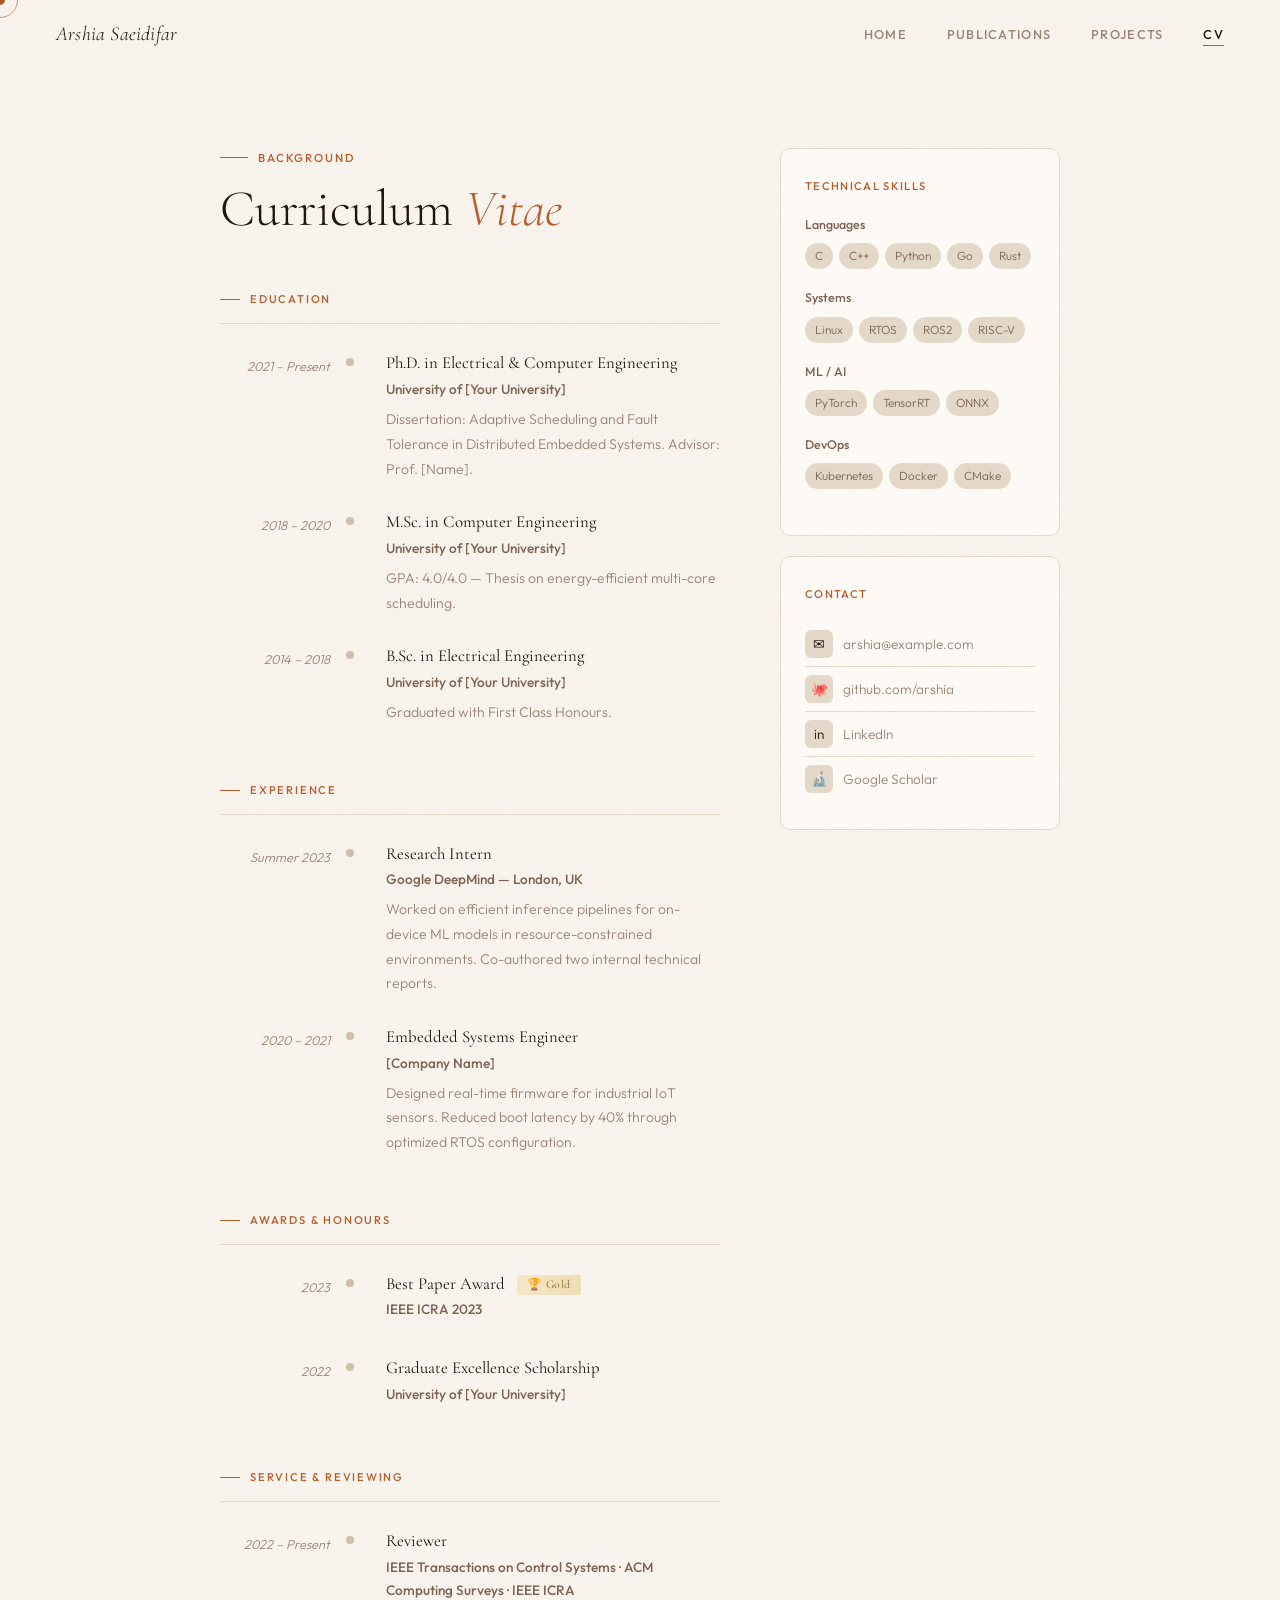
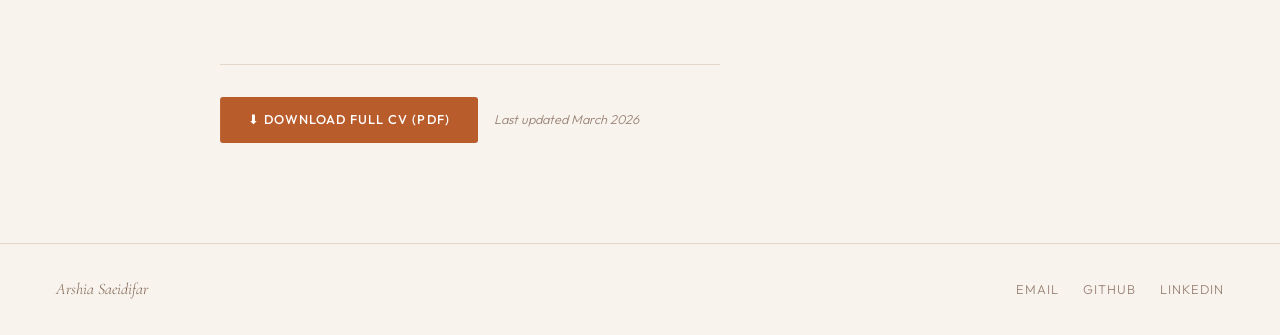
==== cv.html @ ce500022 "Add files via upload" ====
<!DOCTYPE html>
<html lang="en">
<head>
<meta charset="UTF-8"/>
<meta name="viewport" content="width=device-width, initial-scale=1.0"/>
<title>CV — Arshia Saeidifar</title>
<link rel="stylesheet" href="style.css"/>
<style>
  .cv-layout {
    max-width: 1000px;
    margin: 0 auto;
    padding: 80px 80px 100px;
    display: grid;
    grid-template-columns: 1fr 280px;
    gap: 60px;
    align-items: start;
  }

  /* ── MAIN COLUMN ── */
  .cv-section { margin-bottom: 56px; }

  .cv-section-label {
    font-size: 0.7rem;
    text-transform: uppercase;
    letter-spacing: 0.16em;
    color: var(--accent);
    font-weight: 500;
    padding-bottom: 14px;
    margin-bottom: 28px;
    border-bottom: 1px solid var(--tan);
    display: flex;
    align-items: center;
    gap: 10px;
  }

  .cv-section-label::before {
    content: '';
    width: 20px;
    height: 1px;
    background: var(--accent);
  }

  .cv-item {
    display: grid;
    grid-template-columns: 130px 1fr;
    gap: 12px 24px;
    margin-bottom: 30px;
    position: relative;
  }

  .cv-item::before {
    content: '';
    position: absolute;
    left: 130px;
    top: 6px;
    width: 8px;
    height: 8px;
    border-radius: 50%;
    background: var(--tan2);
    transform: translateX(-50%);
    transition: background 0.2s;
  }

  .cv-item:hover::before { background: var(--accent); }

  .cv-date {
    font-size: 0.8rem;
    color: var(--muted);
    font-style: italic;
    padding-top: 4px;
    text-align: right;
    padding-right: 20px;
  }

  .cv-details { padding-left: 12px; }

  .cv-details h4 {
    font-family: var(--serif);
    font-size: 1.05rem;
    font-weight: 400;
    color: var(--dark);
    margin-bottom: 3px;
    line-height: 1.35;
  }

  .cv-place {
    font-size: 0.85rem;
    color: var(--brown);
    margin-bottom: 6px;
    font-weight: 500;
  }

  .cv-desc {
    font-size: 0.88rem;
    color: var(--muted);
    line-height: 1.75;
  }

  .cv-award-badge {
    display: inline-block;
    padding: 2px 10px;
    background: linear-gradient(90deg, #f5e6c8, #eedcb4);
    border-radius: 3px;
    font-size: 0.73rem;
    color: #8a6620;
    letter-spacing: 0.04em;
    margin-left: 8px;
    vertical-align: middle;
  }

  /* ── SIDEBAR ── */
  .cv-sidebar {
    position: sticky;
    top: calc(var(--nav-h) + 40px);
  }

  .sidebar-card {
    background: var(--warm);
    border: 1px solid var(--tan);
    border-radius: 10px;
    padding: 28px 24px;
    margin-bottom: 20px;
  }

  .sidebar-card-title {
    font-size: 0.7rem;
    text-transform: uppercase;
    letter-spacing: 0.12em;
    color: var(--accent);
    font-weight: 500;
    margin-bottom: 18px;
  }

  /* skills */
  .skill-group { margin-bottom: 18px; }

  .skill-group-name {
    font-size: 0.78rem;
    color: var(--brown);
    font-weight: 500;
    margin-bottom: 8px;
  }

  .skill-pills {
    display: flex;
    flex-wrap: wrap;
    gap: 6px;
  }

  .skill-pill {
    padding: 3px 10px;
    background: var(--tan);
    color: var(--brown);
    border-radius: 20px;
    font-size: 0.74rem;
  }

  /* contact */
  .contact-list { list-style: none; }

  .contact-list li {
    display: flex;
    align-items: center;
    gap: 10px;
    padding: 8px 0;
    border-bottom: 1px solid var(--tan);
    font-size: 0.85rem;
  }

  .contact-list li:last-child { border-bottom: none; }

  .contact-list a {
    color: var(--muted);
    text-decoration: none;
    transition: color 0.2s;
  }

  .contact-list a:hover { color: var(--accent); }

  .contact-icon {
    width: 28px;
    height: 28px;
    background: var(--tan);
    border-radius: 6px;
    display: flex;
    align-items: center;
    justify-content: center;
    font-size: 0.85rem;
    flex-shrink: 0;
  }

  /* download */
  .cv-download-row {
    margin-top: 48px;
    padding-top: 32px;
    border-top: 1px solid var(--tan);
    display: flex;
    align-items: center;
    gap: 16px;
  }

  .cv-updated {
    font-size: 0.8rem;
    color: var(--muted);
    font-style: italic;
  }

  @media (max-width: 860px) {
    .cv-layout { grid-template-columns: 1fr; padding: 50px 24px 80px; gap: 40px; }
    .cv-sidebar { position: static; }
    .cv-item { grid-template-columns: 1fr; }
    .cv-item::before { display: none; }
    .cv-date { text-align: left; padding-right: 0; padding-left: 0; }
    .cv-details { padding-left: 0; }
  }
</style>
</head>
<body data-page="cv">

<div class="cursor"></div>
<div class="cursor-ring"></div>

<nav>
  <a class="nav-logo" href="index.html">Arshia Saeidifar</a>
  <ul class="nav-links">
    <li><a href="index.html" data-page="home">Home</a></li>
    <li><a href="publications.html" data-page="publications">Publications</a></li>
    <li><a href="projects.html" data-page="projects">Projects</a></li>
    <li><a href="cv.html" data-page="cv">CV</a></li>
  </ul>
</nav>

<div class="page-wrapper">
<div class="cv-layout">

  <!-- MAIN -->
  <main>

    <div class="reveal" style="margin-bottom:52px;">
      <div class="section-eyebrow">Background</div>
      <h1 class="section-title">Curriculum <em>Vitae</em></h1>
    </div>

    <!-- EDUCATION -->
    <div class="cv-section reveal">
      <div class="cv-section-label">Education</div>

      <div class="cv-item">
        <div class="cv-date">2021 – Present</div>
        <div class="cv-details">
          <h4>Ph.D. in Electrical &amp; Computer Engineering</h4>
          <div class="cv-place">University of [Your University]</div>
          <p class="cv-desc">Dissertation: Adaptive Scheduling and Fault Tolerance in Distributed Embedded Systems. Advisor: Prof. [Name].</p>
        </div>
      </div>

      <div class="cv-item">
        <div class="cv-date">2018 – 2020</div>
        <div class="cv-details">
          <h4>M.Sc. in Computer Engineering</h4>
          <div class="cv-place">University of [Your University]</div>
          <p class="cv-desc">GPA: 4.0/4.0 — Thesis on energy-efficient multi-core scheduling.</p>
        </div>
      </div>

      <div class="cv-item">
        <div class="cv-date">2014 – 2018</div>
        <div class="cv-details">
          <h4>B.Sc. in Electrical Engineering</h4>
          <div class="cv-place">University of [Your University]</div>
          <p class="cv-desc">Graduated with First Class Honours.</p>
        </div>
      </div>
    </div>

    <!-- EXPERIENCE -->
    <div class="cv-section reveal">
      <div class="cv-section-label">Experience</div>

      <div class="cv-item">
        <div class="cv-date">Summer 2023</div>
        <div class="cv-details">
          <h4>Research Intern</h4>
          <div class="cv-place">Google DeepMind — London, UK</div>
          <p class="cv-desc">Worked on efficient inference pipelines for on-device ML models in resource-constrained environments. Co-authored two internal technical reports.</p>
        </div>
      </div>

      <div class="cv-item">
        <div class="cv-date">2020 – 2021</div>
        <div class="cv-details">
          <h4>Embedded Systems Engineer</h4>
          <div class="cv-place">[Company Name]</div>
          <p class="cv-desc">Designed real-time firmware for industrial IoT sensors. Reduced boot latency by 40% through optimized RTOS configuration.</p>
        </div>
      </div>
    </div>

    <!-- AWARDS -->
    <div class="cv-section reveal">
      <div class="cv-section-label">Awards &amp; Honours</div>

      <div class="cv-item">
        <div class="cv-date">2023</div>
        <div class="cv-details">
          <h4>Best Paper Award <span class="cv-award-badge">🏆 Gold</span></h4>
          <div class="cv-place">IEEE ICRA 2023</div>
        </div>
      </div>

      <div class="cv-item">
        <div class="cv-date">2022</div>
        <div class="cv-details">
          <h4>Graduate Excellence Scholarship</h4>
          <div class="cv-place">University of [Your University]</div>
        </div>
      </div>
    </div>

    <!-- SERVICE -->
    <div class="cv-section reveal">
      <div class="cv-section-label">Service &amp; Reviewing</div>
      <div class="cv-item">
        <div class="cv-date">2022 – Present</div>
        <div class="cv-details">
          <h4>Reviewer</h4>
          <div class="cv-place">IEEE Transactions on Control Systems · ACM Computing Surveys · IEEE ICRA</div>
        </div>
      </div>
    </div>

    <div class="cv-download-row reveal">
      <a href="#" class="btn btn-fill">⬇ Download Full CV (PDF)</a>
      <span class="cv-updated">Last updated March 2026</span>
    </div>

  </main>

  <!-- SIDEBAR -->
  <aside class="cv-sidebar">

    <div class="sidebar-card reveal reveal-delay-2">
      <div class="sidebar-card-title">Technical Skills</div>

      <div class="skill-group">
        <div class="skill-group-name">Languages</div>
        <div class="skill-pills">
          <span class="skill-pill">C</span>
          <span class="skill-pill">C++</span>
          <span class="skill-pill">Python</span>
          <span class="skill-pill">Go</span>
          <span class="skill-pill">Rust</span>
        </div>
      </div>

      <div class="skill-group">
        <div class="skill-group-name">Systems</div>
        <div class="skill-pills">
          <span class="skill-pill">Linux</span>
          <span class="skill-pill">RTOS</span>
          <span class="skill-pill">ROS2</span>
          <span class="skill-pill">RISC-V</span>
        </div>
      </div>

      <div class="skill-group">
        <div class="skill-group-name">ML / AI</div>
        <div class="skill-pills">
          <span class="skill-pill">PyTorch</span>
          <span class="skill-pill">TensorRT</span>
          <span class="skill-pill">ONNX</span>
        </div>
      </div>

      <div class="skill-group">
        <div class="skill-group-name">DevOps</div>
        <div class="skill-pills">
          <span class="skill-pill">Kubernetes</span>
          <span class="skill-pill">Docker</span>
          <span class="skill-pill">CMake</span>
        </div>
      </div>
    </div>

    <div class="sidebar-card reveal reveal-delay-3">
      <div class="sidebar-card-title">Contact</div>
      <ul class="contact-list">
        <li>
          <div class="contact-icon">✉</div>
          <a href="mailto:arshia@example.com">arshia@example.com</a>
        </li>
        <li>
          <div class="contact-icon">🐙</div>
          <a href="#">github.com/arshia</a>
        </li>
        <li>
          <div class="contact-icon">in</div>
          <a href="#">LinkedIn</a>
        </li>
        <li>
          <div class="contact-icon">🔬</div>
          <a href="#">Google Scholar</a>
        </li>
      </ul>
    </div>

  </aside>

</div>

<footer>
  <span class="footer-name">Arshia Saeidifar</span>
  <div class="footer-links">
    <a href="mailto:arshia@example.com">Email</a>
    <a href="#">GitHub</a>
    <a href="#">LinkedIn</a>
  </div>
</footer>
</div>

<script src="main.js"></script>
</body>
</html>
---- style.css ----
@import url('https://fonts.googleapis.com/css2?family=Cormorant+Garamond:ital,wght@0,300;0,400;0,600;1,300;1,400&family=Outfit:wght@300;400;500;600&display=swap');

:root {
  --cream: #f8f3ec;
  --warm: #fdfaf6;
  --tan: #e4d8c8;
  --tan2: #cdbfa8;
  --brown: #7d6252;
  --dark: #1e1410;
  --accent: #b85c2c;
  --accent2: #d4782a;
  --muted: #9a8478;
  --serif: 'Cormorant Garamond', Georgia, serif;
  --sans: 'Outfit', sans-serif;
  --nav-h: 68px;
  --ease: cubic-bezier(0.25, 0.46, 0.45, 0.94);
}

*, *::before, *::after { margin: 0; padding: 0; box-sizing: border-box; }

html { scroll-behavior: smooth; font-size: 16px; }

body {
  background: var(--cream);
  color: var(--dark);
  font-family: var(--sans);
  font-weight: 300;
  line-height: 1.7;
  overflow-x: hidden;
  cursor: none;
}

/* ── CURSOR ── */
.cursor {
  width: 10px; height: 10px;
  background: var(--accent);
  border-radius: 50%;
  position: fixed;
  pointer-events: none;
  z-index: 9999;
  transform: translate(-50%, -50%);
  transition: transform 0.1s, width 0.3s var(--ease), height 0.3s var(--ease), background 0.3s;
  mix-blend-mode: multiply;
}

.cursor-ring {
  width: 36px; height: 36px;
  border: 1.5px solid var(--accent);
  border-radius: 50%;
  position: fixed;
  pointer-events: none;
  z-index: 9998;
  transform: translate(-50%, -50%);
  transition: transform 0.18s var(--ease), width 0.3s var(--ease), height 0.3s var(--ease), opacity 0.3s;
  opacity: 0.6;
}

body:hover .cursor { opacity: 1; }

/* ── NAV ── */
nav {
  position: fixed;
  top: 0; left: 0; right: 0;
  z-index: 500;
  height: var(--nav-h);
  display: flex;
  align-items: center;
  justify-content: space-between;
  padding: 0 56px;
  transition: background 0.4s, box-shadow 0.4s;
}

nav.scrolled {
  background: rgba(248,243,236,0.95);
  backdrop-filter: blur(16px);
  box-shadow: 0 1px 0 var(--tan);
}

.nav-logo {
  font-family: var(--serif);
  font-size: 1.25rem;
  font-style: italic;
  color: var(--dark);
  text-decoration: none;
  letter-spacing: 0.01em;
  position: relative;
}

.nav-logo::after {
  content: '';
  position: absolute;
  bottom: -2px; left: 0; right: 0;
  height: 1px;
  background: var(--accent);
  transform: scaleX(0);
  transform-origin: left;
  transition: transform 0.3s var(--ease);
}

.nav-logo:hover::after { transform: scaleX(1); }

.nav-links {
  display: flex;
  gap: 40px;
  list-style: none;
  align-items: center;
}

.nav-links a {
  text-decoration: none;
  font-size: 0.8rem;
  font-weight: 500;
  letter-spacing: 0.1em;
  text-transform: uppercase;
  color: var(--muted);
  position: relative;
  transition: color 0.25s;
}

.nav-links a::after {
  content: '';
  position: absolute;
  bottom: -4px; left: 0; right: 0;
  height: 1px;
  background: var(--accent);
  transform: scaleX(0);
  transform-origin: left;
  transition: transform 0.3s var(--ease);
}

.nav-links a:hover,
.nav-links a.active {
  color: var(--dark);
}

.nav-links a:hover::after,
.nav-links a.active::after {
  transform: scaleX(1);
}

/* ── PAGE TRANSITIONS ── */
.page-wrapper {
  min-height: 100vh;
  padding-top: var(--nav-h);
  opacity: 0;
  animation: pageIn 0.7s var(--ease) forwards;
}

@keyframes pageIn {
  from { opacity: 0; transform: translateY(20px); }
  to   { opacity: 1; transform: translateY(0); }
}

/* ── REVEAL ANIMATIONS ── */
.reveal {
  opacity: 0;
  transform: translateY(32px);
  transition: opacity 0.7s var(--ease), transform 0.7s var(--ease);
}

.reveal.visible {
  opacity: 1;
  transform: translateY(0);
}

.reveal-delay-1 { transition-delay: 0.1s; }
.reveal-delay-2 { transition-delay: 0.2s; }
.reveal-delay-3 { transition-delay: 0.3s; }
.reveal-delay-4 { transition-delay: 0.4s; }
.reveal-delay-5 { transition-delay: 0.5s; }

/* ── SECTION SHARED ── */
.section-wrap {
  max-width: 900px;
  margin: 0 auto;
  padding: 80px 48px 100px;
}

.section-eyebrow {
  font-size: 0.72rem;
  text-transform: uppercase;
  letter-spacing: 0.16em;
  color: var(--accent);
  font-weight: 500;
  margin-bottom: 12px;
  display: flex;
  align-items: center;
  gap: 10px;
}

.section-eyebrow::before {
  content: '';
  width: 28px;
  height: 1px;
  background: var(--accent);
  display: inline-block;
}

.section-title {
  font-family: var(--serif);
  font-size: clamp(2.2rem, 4vw, 3.2rem);
  font-weight: 300;
  line-height: 1.15;
  color: var(--dark);
  margin-bottom: 16px;
}

.section-title em {
  font-style: italic;
  color: var(--accent);
}

.section-lead {
  font-size: 1rem;
  color: var(--muted);
  max-width: 540px;
  line-height: 1.85;
}

/* ── FOOTER ── */
footer {
  border-top: 1px solid var(--tan);
  padding: 32px 56px;
  display: flex;
  justify-content: space-between;
  align-items: center;
  flex-wrap: wrap;
  gap: 12px;
}

.footer-name {
  font-family: var(--serif);
  font-style: italic;
  font-size: 1rem;
  color: var(--brown);
}

.footer-links {
  display: flex;
  gap: 24px;
}

.footer-links a {
  font-size: 0.8rem;
  text-transform: uppercase;
  letter-spacing: 0.08em;
  color: var(--muted);
  text-decoration: none;
  transition: color 0.2s;
}

.footer-links a:hover { color: var(--accent); }

/* ── BUTTONS ── */
.btn {
  display: inline-flex;
  align-items: center;
  gap: 8px;
  padding: 12px 28px;
  border-radius: 3px;
  font-family: var(--sans);
  font-size: 0.8rem;
  font-weight: 500;
  letter-spacing: 0.08em;
  text-transform: uppercase;
  cursor: none;
  border: none;
  text-decoration: none;
  transition: all 0.25s var(--ease);
  position: relative;
  overflow: hidden;
}

.btn::before {
  content: '';
  position: absolute;
  inset: 0;
  background: rgba(255,255,255,0.15);
  transform: translateX(-100%);
  transition: transform 0.3s var(--ease);
}

.btn:hover::before { transform: translateX(0); }

.btn-fill {
  background: var(--accent);
  color: white;
}

.btn-fill:hover { background: #9e4e24; }

.btn-ghost {
  background: transparent;
  color: var(--dark);
  border: 1.5px solid var(--tan2);
}

.btn-ghost:hover {
  border-color: var(--brown);
  color: var(--brown);
}

/* ── TAGS ── */
.tag {
  padding: 3px 12px;
  border-radius: 2px;
  font-size: 0.73rem;
  letter-spacing: 0.05em;
  font-weight: 400;
}

.tag-warm { background: var(--tan); color: var(--brown); }
.tag-outline {
  background: transparent;
  border: 1px solid var(--tan2);
  color: var(--muted);
  cursor: none;
  transition: all 0.2s;
}
.tag-outline:hover { border-color: var(--accent); color: var(--accent); }

/* ── NOISE OVERLAY ── */
body::after {
  content: '';
  position: fixed;
  inset: 0;
  background-image: url("data:image/svg+xml,%3Csvg viewBox='0 0 256 256' xmlns='http://www.w3.org/2000/svg'%3E%3Cfilter id='noise'%3E%3CfeTurbulence type='fractalNoise' baseFrequency='0.9' numOctaves='4' stitchTiles='stitch'/%3E%3C/filter%3E%3Crect width='100%25' height='100%25' filter='url(%23noise)' opacity='0.035'/%3E%3C/svg%3E");
  pointer-events: none;
  z-index: 1000;
  opacity: 0.4;
}

/* ── SCROLLBAR ── */
::-webkit-scrollbar { width: 6px; }
::-webkit-scrollbar-track { background: var(--cream); }
::-webkit-scrollbar-thumb { background: var(--tan2); border-radius: 3px; }
::-webkit-scrollbar-thumb:hover { background: var(--brown); }

/* ── RESPONSIVE ── */
@media (max-width: 768px) {
  nav { padding: 0 24px; }
  .nav-links { gap: 20px; }
  .section-wrap { padding: 60px 24px 80px; }
  footer { padding: 24px; flex-direction: column; align-items: flex-start; }
  body { cursor: auto; }
  .cursor, .cursor-ring { display: none; }
}
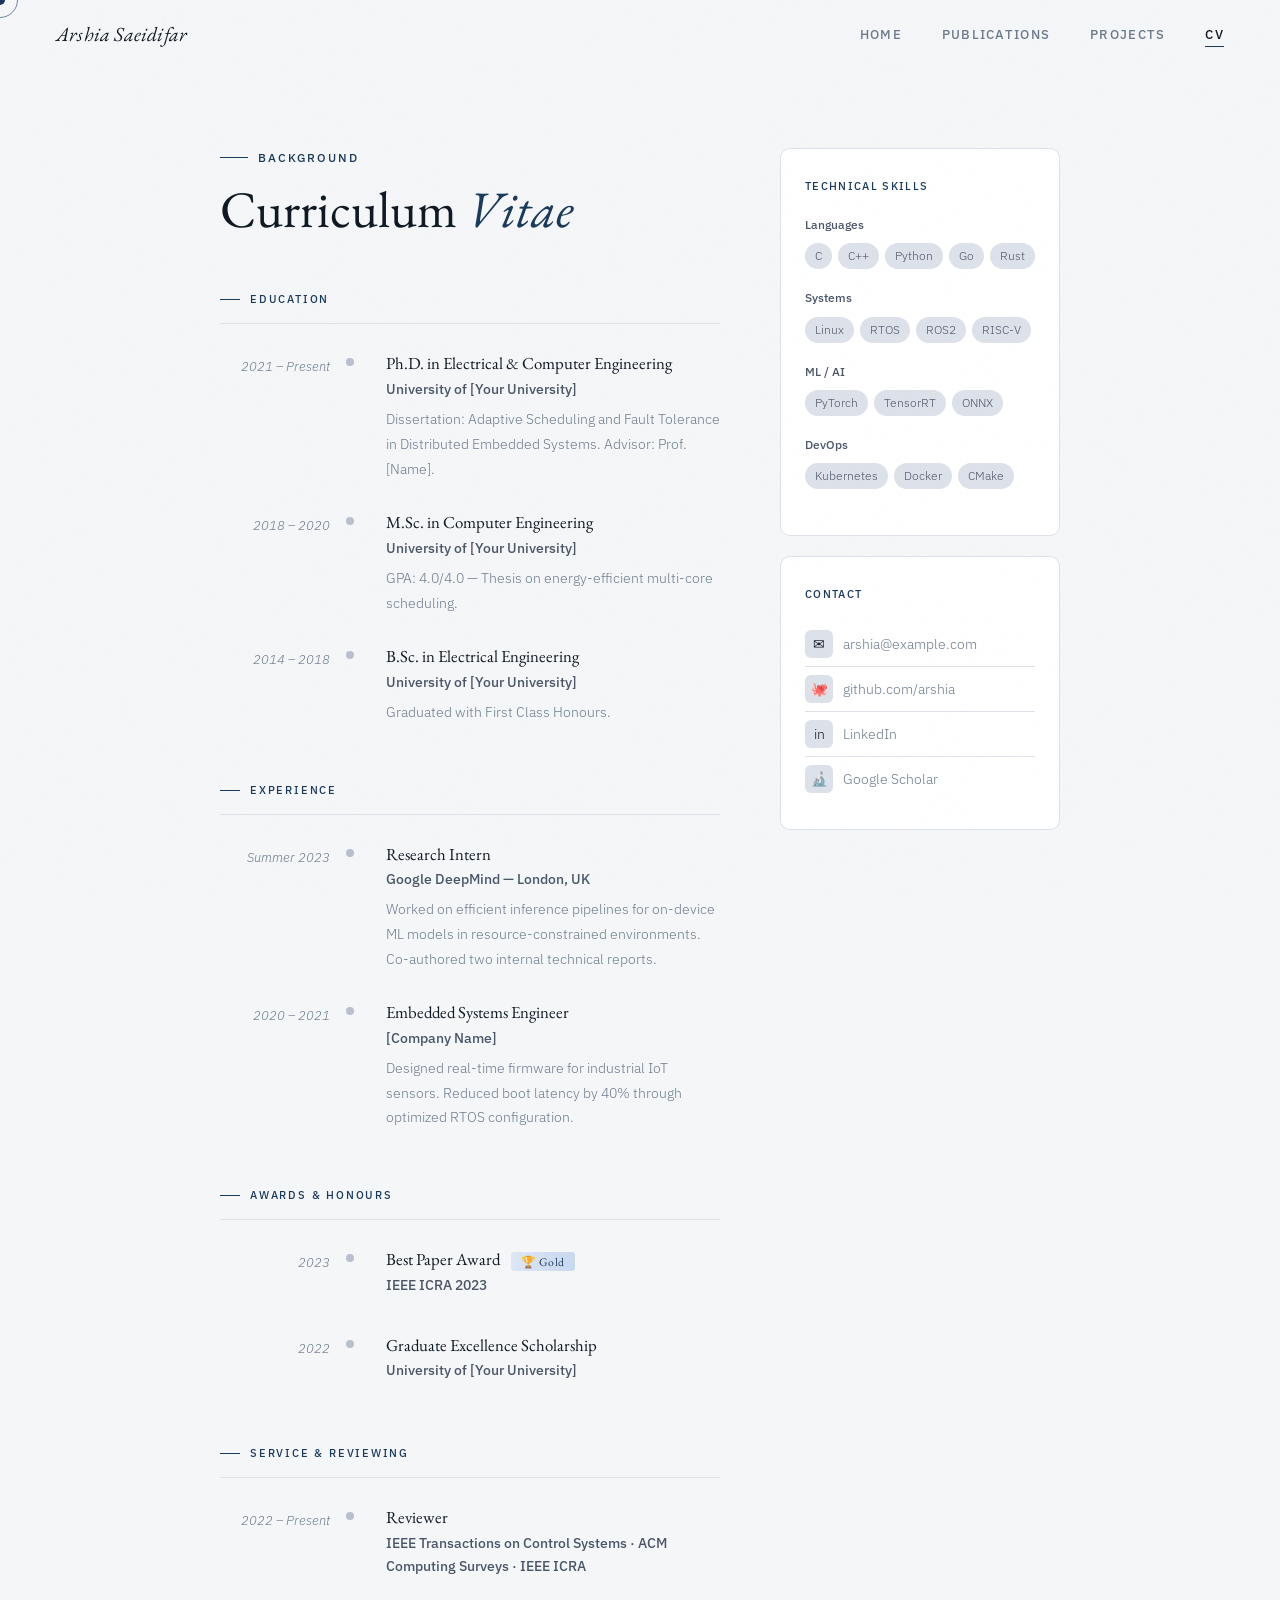
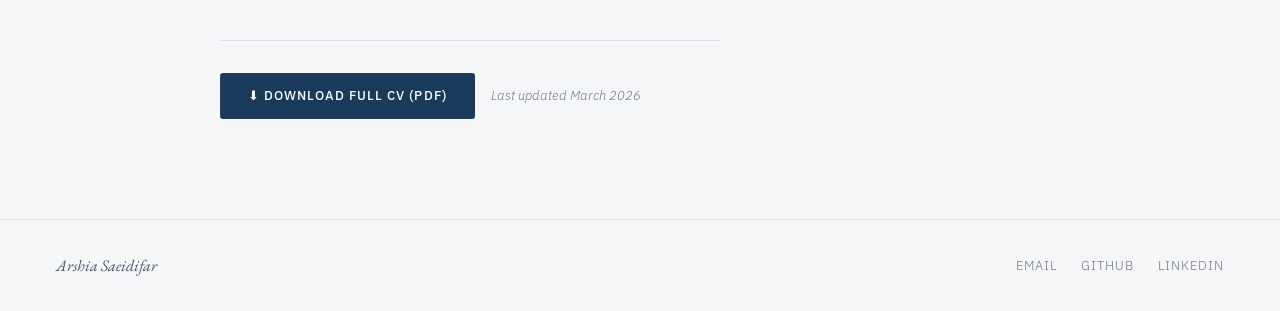
==== commit c8f246a3: "Add files via upload" ====
--- a/cv.html
+++ b/cv.html
@@ -99,10 +99,10 @@
   .cv-award-badge {
     display: inline-block;
     padding: 2px 10px;
-    background: linear-gradient(90deg, #f5e6c8, #eedcb4);
+    background: linear-gradient(90deg, #dde6f5, #c8d8ef);
     border-radius: 3px;
     font-size: 0.73rem;
-    color: #8a6620;
+    color: #1a3a5c;
     letter-spacing: 0.04em;
     margin-left: 8px;
     vertical-align: middle;
--- a/style.css
+++ b/style.css
@@ -1,17 +1,17 @@
-@import url('https://fonts.googleapis.com/css2?family=Cormorant+Garamond:ital,wght@0,300;0,400;0,600;1,300;1,400&family=Outfit:wght@300;400;500;600&display=swap');
+@import url('https://fonts.googleapis.com/css2?family=EB+Garamond:ital,wght@0,400;0,500;0,600;1,400;1,500&family=IBM+Plex+Sans:wght@300;400;500;600&display=swap');
 
 :root {
-  --cream: #f8f3ec;
-  --warm: #fdfaf6;
-  --tan: #e4d8c8;
-  --tan2: #cdbfa8;
-  --brown: #7d6252;
-  --dark: #1e1410;
-  --accent: #b85c2c;
-  --accent2: #d4782a;
-  --muted: #9a8478;
-  --serif: 'Cormorant Garamond', Georgia, serif;
-  --sans: 'Outfit', sans-serif;
+  --cream: #f5f6f8;
+  --warm: #ffffff;
+  --tan: #dde1e9;
+  --tan2: #b8c0ce;
+  --brown: #4a5568;
+  --dark: #0f1923;
+  --accent: #1a3a5c;
+  --accent2: #2b5797;
+  --muted: #6b7a8d;
+  --serif: 'EB Garamond', Georgia, serif;
+  --sans: 'IBM Plex Sans', sans-serif;
   --nav-h: 68px;
   --ease: cubic-bezier(0.25, 0.46, 0.45, 0.94);
 }
